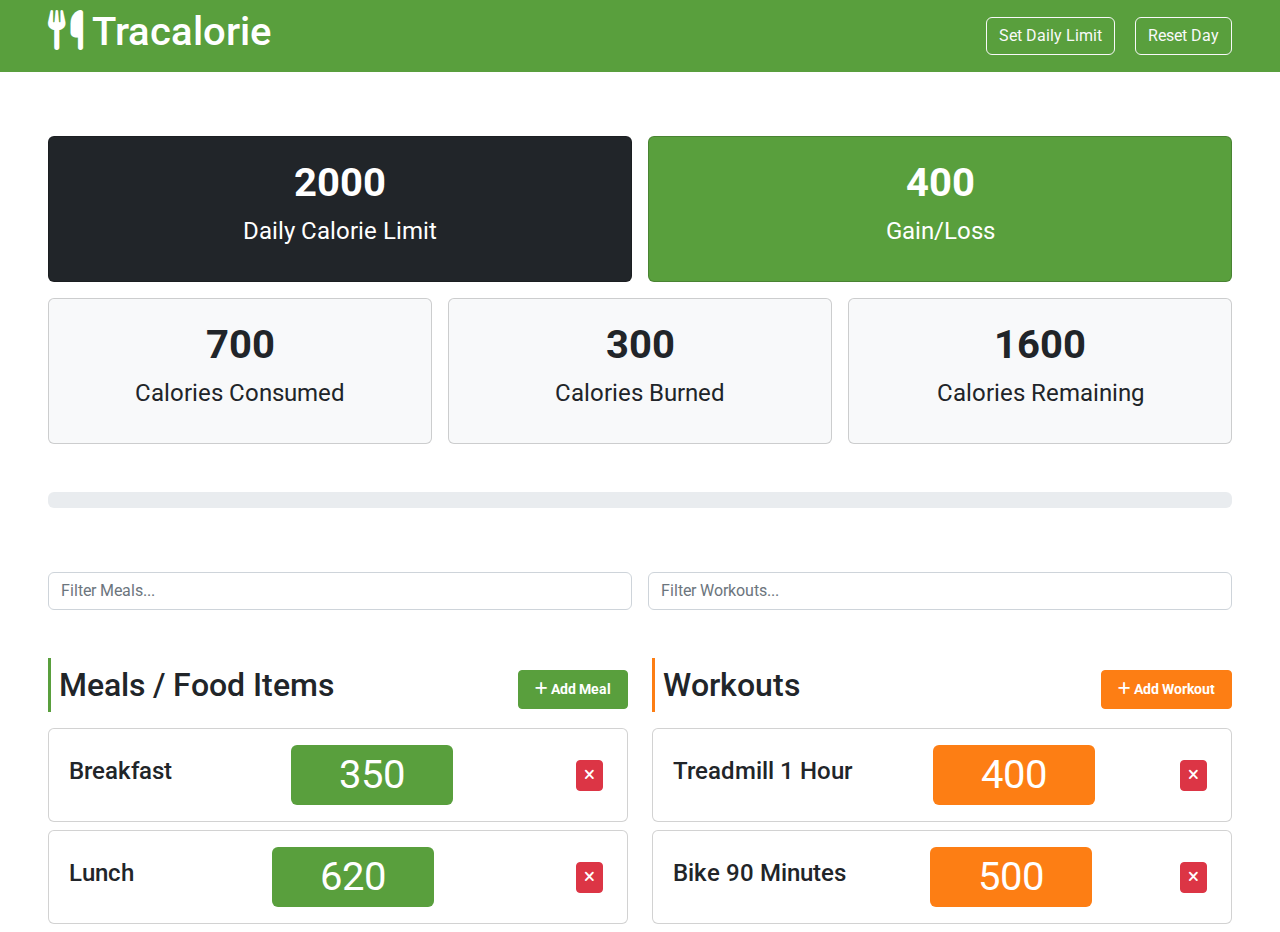
==== tracalorie-app/index.html @ 7c6febb7 "initial commit" ====
<!DOCTYPE html>
<html lang="en">
  <head>
    <meta charset="UTF-8" />
    <meta http-equiv="X-UA-Compatible" content="IE=edge" />
    <meta name="viewport" content="width=device-width, initial-scale=1.0" />
    <link rel="shortcut icon" type="image/x-icon" href="favicon.ico" />
    <link rel="preconnect" href="https://fonts.googleapis.com" />
    <link rel="preconnect" href="https://fonts.gstatic.com" crossorigin />
    <link
      href="https://fonts.googleapis.com/css2?family=Roboto:wght@300;400;700&display=swap"
      rel="stylesheet"
    />
    <link rel="stylesheet" href="css/fontawesome.css" />
    <link rel="stylesheet" href="css/bootstrap.css" />
    <link rel="stylesheet" href="css/style.css" />
    <script src="js/bootstrap.bundle.min.js" defer></script>
    <script src="js/app.js" defer></script>
    <title>Tracalorie 2.0 | Track your Caloric Intake</title>
  </head>
  <body>
    <header
      class="bg-primary d-sm-flex justify-content-between align-items-center text-white text-center py-2 px-5"
    >
      <h1><i class="fa-solid fa-utensils"></i> Tracalorie</h1>
      <div>
        <button
          class="btn btn-outline-light mx-3"
          data-bs-toggle="modal"
          data-bs-target="#limit-modal"
        >
          Set Daily Limit
        </button>
        <button id="reset" class="btn btn-outline-light">Reset Day</button>
      </div>
    </header>

    <!-- Stats -->
    <section class="stats my-5 px-5">
      <div class="row g-3 my-3">
        <div class="col-md-6">
          <div class="card text-center bg-dark text-white">
            <div class="card-body">
              <div id="calories-limit" class="fs-1 fw-bold">2000</div>
              <p class="fs-4">Daily Calorie Limit</p>
            </div>
          </div>
        </div>
         <div class="col-md-6">
          <div class="card text-center bg-primary text-white">
            <div class="card-body">
              <div id="calories-total" class="fs-1 fw-bold">400</div>
              <p class="fs-4">Gain/Loss</p>
            </div>
          </div>
        </div>
      </div>
      <div class="row g-3 text-center">
        <div class="col-md-4">
          <div class="card bg-light">
            <div class="card-body">
              <div id="calories-consumed" class="fs-1 fw-bold">700</div>
              <p class="fs-4">Calories Consumed</p>
            </div>
          </div>
        </div>
        <div class="col-md-4">
          <div class="card bg-light">
            <div class="card-body">
              <div id="calories-burned" class="fs-1 fw-bold">300</div>
              <p class="fs-4">Calories Burned</p>
            </div>
          </div>
        </div>
        <div class="col-md-4">
          <div class="card bg-light">
            <div class="card-body">
              <div id="calories-remaining" class="fs-1 fw-bold">1600</div>
              <p class="fs-4">Calories Remaining</p>
            </div>
          </div>
        </div>
      </div>
    </section>

     <section class="px-5">
      <div class="progress">
        <div
          id="calorie-progress"
          class="progress-bar"
          role="progressbar"
        ></div>
      </div>
    </section>

    <!-- Filter -->
    <section class="filter my-5 px-5">
      <div class="row g-3">
        <div class="col-md-6">
          <div class="mt-3">
            <input
              type="text"
              id="filter-meals"
              class="form-control"
              placeholder="Filter Meals..."
            />
          </div>
        </div>
        <div class="col-md-6">
          <div class="mt-3">
            <input
              type="text"
              id="filter-workouts"
              class="form-control"
              placeholder="Filter Workouts..."
            />
          </div>
        </div>
      </div>
    </section>

    <!-- Items -->
    <section class="items mx-5">
      <div class="row g-4">
        <!-- Meals -->
        <div class="col-md-6">
          <div class="d-flex align-items-center">
            <h2 class="border-start border-primary border-3 p-2">
              Meals / Food Items
            </h2>
            <button
              class="btn btn-primary btn-sm ms-auto text-white fw-bold py-2 px-3 h-100"
              data-bs-toggle="collapse"
              data-bs-target="#collapse-meal"
              aria-expanded="false"
              aria-controls="collapse-meal"
            >
              <i class="fa-solid fa-plus"></i> Add Meal
            </button>
          </div>

          <!-- Add Meal Form -->
          <div class="collapse" id="collapse-meal">
            <div class="card card-body bg-light">
              <form id="meal-form">
                <div class="mb-3">
                  <input
                    type="text"
                    class="form-control"
                    id="meal-name"
                    placeholder="Enter Meal or Item"
                  />
                </div>
                <div class="mb-3">
                  <input
                    type="number"
                    class="form-control"
                    id="meal-calories"
                    placeholder="Enter Calories"
                  />
                </div>
                <button type="submit" class="btn btn-primary text-white">
                  Add Meal Item
                </button>
              </form>
            </div>
          </div>

          <div id="meal-items">
            <!-- Item 1 -->
            <div class="card my-2">
              <div class="card-body">
                <div class="d-flex align-items-center justify-content-between">
                  <h4 class="mx-1">Breakfast</h4>
                  <div
                    class="fs-1 bg-primary text-white text-center rounded-2 px-2 px-sm-5"
                  >
                    350
                  </div>
                  <button class="delete btn btn-danger btn-sm mx-2">
                    <i class="fa-solid fa-xmark"></i>
                  </button>
                </div>
              </div>
            </div>
            <!-- Item 2 -->
            <div class="card my-2">
              <div class="card-body">
                <div class="d-flex align-items-center justify-content-between">
                  <h4 class="mx-1">Lunch</h4>
                  <div
                    class="fs-1 bg-primary text-white text-center rounded-2 px-2 px-sm-5"
                  >
                    620
                  </div>
                  <button class="delete btn btn-danger btn-sm mx-2">
                    <i class="fa-solid fa-xmark"></i>
                  </button>
                </div>
              </div>
            </div>
          </div>
        </div>
        <!-- Workout -->
        <div class="col-md-6">
          <div class="d-flex align-items-center">
            <h2 class="border-start border-secondary border-3 p-2">
              Workouts
            </h2>
            <button
              class="btn btn-secondary btn-sm ms-auto text-white fw-bold py-2 px-3 h-100"
              data-bs-toggle="collapse"
              data-bs-target="#collapse-workout"
              aria-expanded="false"
              aria-controls="collapse-workout"
            >
              <i class="fa-solid fa-plus"></i> Add Workout
            </button>
          </div>

          <!-- Add Workout Form -->
          <div class="collapse" id="collapse-workout">
            <div class="card card-body bg-light">
              <form id="workout-form">
                <div class="mb-3">
                  <input
                    type="text"
                    class="form-control"
                    id="workout-name"
                    placeholder="Enter Workout"
                  />
                </div>
                <div class="mb-3">
                  <input
                    type="number"
                    class="form-control"
                    id="workout-calories"
                    placeholder="Enter Calories"
                  />
                </div>
                <button type="submit" class="btn btn-primary text-white">
                  Add Workout Item
                </button>
              </form>
            </div>
          </div>

          <div id="workout-items">
            <!-- Item 1 -->
            <div class="card my-2">
              <div class="card-body">
                <div class="d-flex align-items-center justify-content-between">
                  <h4 class="mx-1">Treadmill 1 Hour</h4>
                  <div
                    class="fs-1 bg-secondary text-white text-center rounded-2 px-2 px-sm-5"
                  >
                    400
                  </div>
                  <button class="delete btn btn-danger btn-sm mx-2">
                    <i class="fa-solid fa-xmark"></i>
                  </button>
                </div>
              </div>
            </div>
            <!-- Item 2 -->
            <div class="card my-2">
              <div class="card-body">
                <div class="d-flex align-items-center justify-content-between">
                  <h4 class="mx-1">Bike 90 Minutes</h4>
                  <div
                    class="fs-1 lg bg-secondary text-white text-center rounded-2 px-2 px-sm-5"
                  >
                    500
                  </div>
                  <button class="delete btn btn-danger btn-sm mx-2">
                    <i class="fa-solid fa-xmark"></i>
                  </button>
                </div>
              </div>
            </div>
          </div>
        </div>
      </div>
    </section>

    <!-- Calorie Limit Modal -->
    <div
      class="modal fade"
      id="limit-modal"
      tabindex="-1"
      aria-labelledby="limitModalLabel"
      aria-hidden="true"
    >
      <div class="modal-dialog">
        <div class="modal-content">
          <div class="modal-header">
            <h1 class="modal-title fs-5" id="limitModalLabel">
              Set Daily Limit
            </h1>
            <button
              type="button"
              class="btn-close"
              data-bs-dismiss="modal"
              aria-label="Close"
            ></button>
          </div>
          <div class="modal-body">
            <form id="limit-form">
              <div class="mb-3">
                <label for="limit" class="form-label"
                  >Daily Calorie Limit</label
                >
                <input
                  type="text"
                  class="form-control"
                  id="limit"
                  placeholder="2000"
                />
              </div>

              <button type="submit" class="btn btn-primary text-white">
                Save 
              </button>
            </form>
          </div>
        </div>
      </div>
    </div>
  </body>
</html>
---- tracalorie-app/css/style.css ----
*,
*::after,
*::before {
  box-sizing: border-box;
}

.hidden {
  display: none;
}/*# sourceMappingURL=style.css.map */
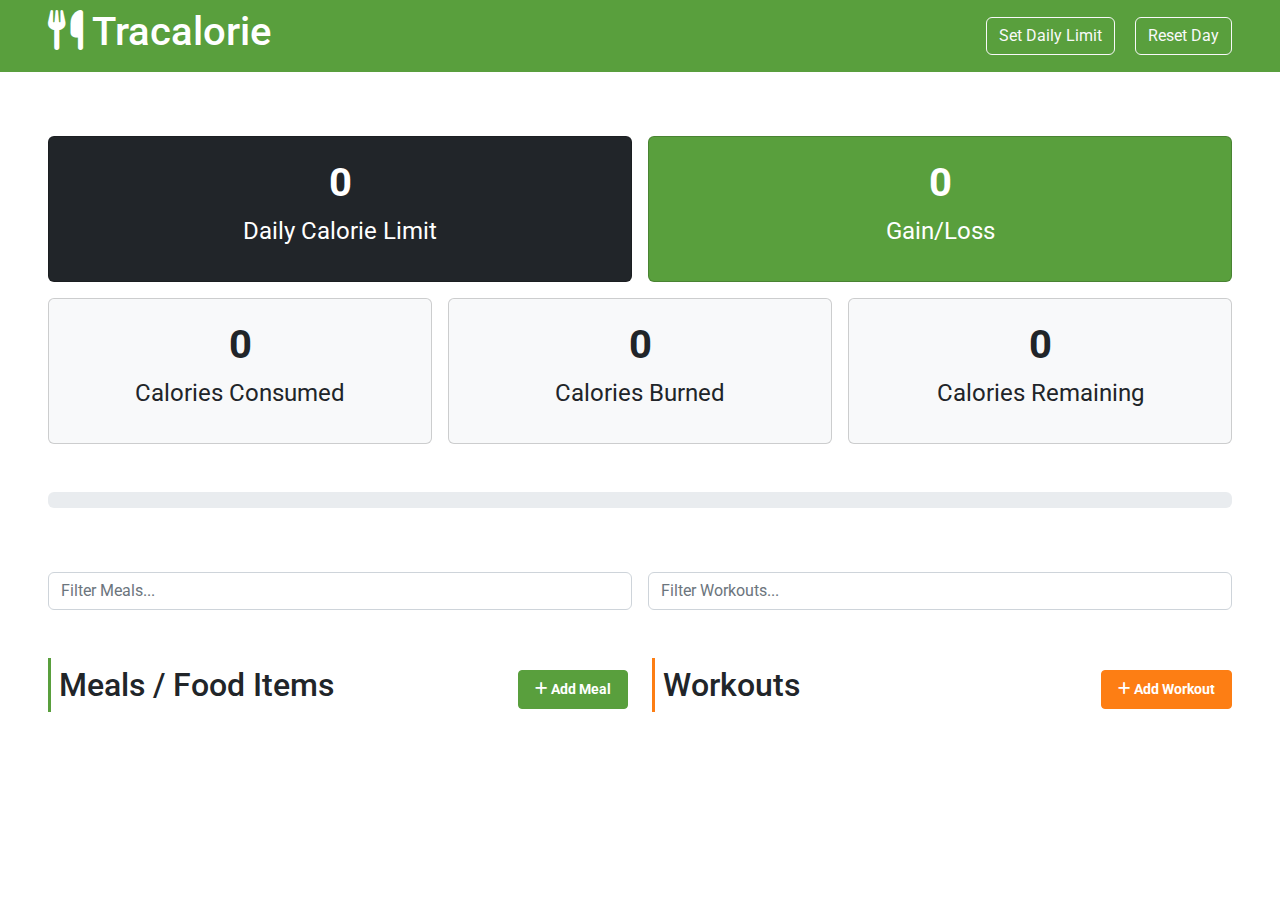
==== commit 17863bc7: "bug fixes & app.js destructure" ====
--- a/tracalorie-app/index.html
+++ b/tracalorie-app/index.html
@@ -15,7 +15,7 @@
     <link rel="stylesheet" href="css/bootstrap.css" />
     <link rel="stylesheet" href="css/style.css" />
     <script src="js/bootstrap.bundle.min.js" defer></script>
-    <script src="js/app.js" defer></script>
+    <script type="module" src="js/app.js" defer></script>
     <title>Tracalorie 2.0 | Track your Caloric Intake</title>
   </head>
   <body>
@@ -46,7 +46,7 @@
             </div>
           </div>
         </div>
-         <div class="col-md-6">
+        <div class="col-md-6">
           <div class="card text-center bg-primary text-white">
             <div class="card-body">
               <div id="calories-total" class="fs-1 fw-bold">400</div>
@@ -83,7 +83,7 @@
       </div>
     </section>
 
-     <section class="px-5">
+    <section class="px-5">
       <div class="progress">
         <div
           id="calorie-progress"
@@ -204,9 +204,7 @@
         <!-- Workout -->
         <div class="col-md-6">
           <div class="d-flex align-items-center">
-            <h2 class="border-start border-secondary border-3 p-2">
-              Workouts
-            </h2>
+            <h2 class="border-start border-secondary border-3 p-2">Workouts</h2>
             <button
               class="btn btn-secondary btn-sm ms-auto text-white fw-bold py-2 px-3 h-100"
               data-bs-toggle="collapse"
@@ -319,7 +317,7 @@
               </div>
 
               <button type="submit" class="btn btn-primary text-white">
-                Save 
+                Save
               </button>
             </form>
           </div>
